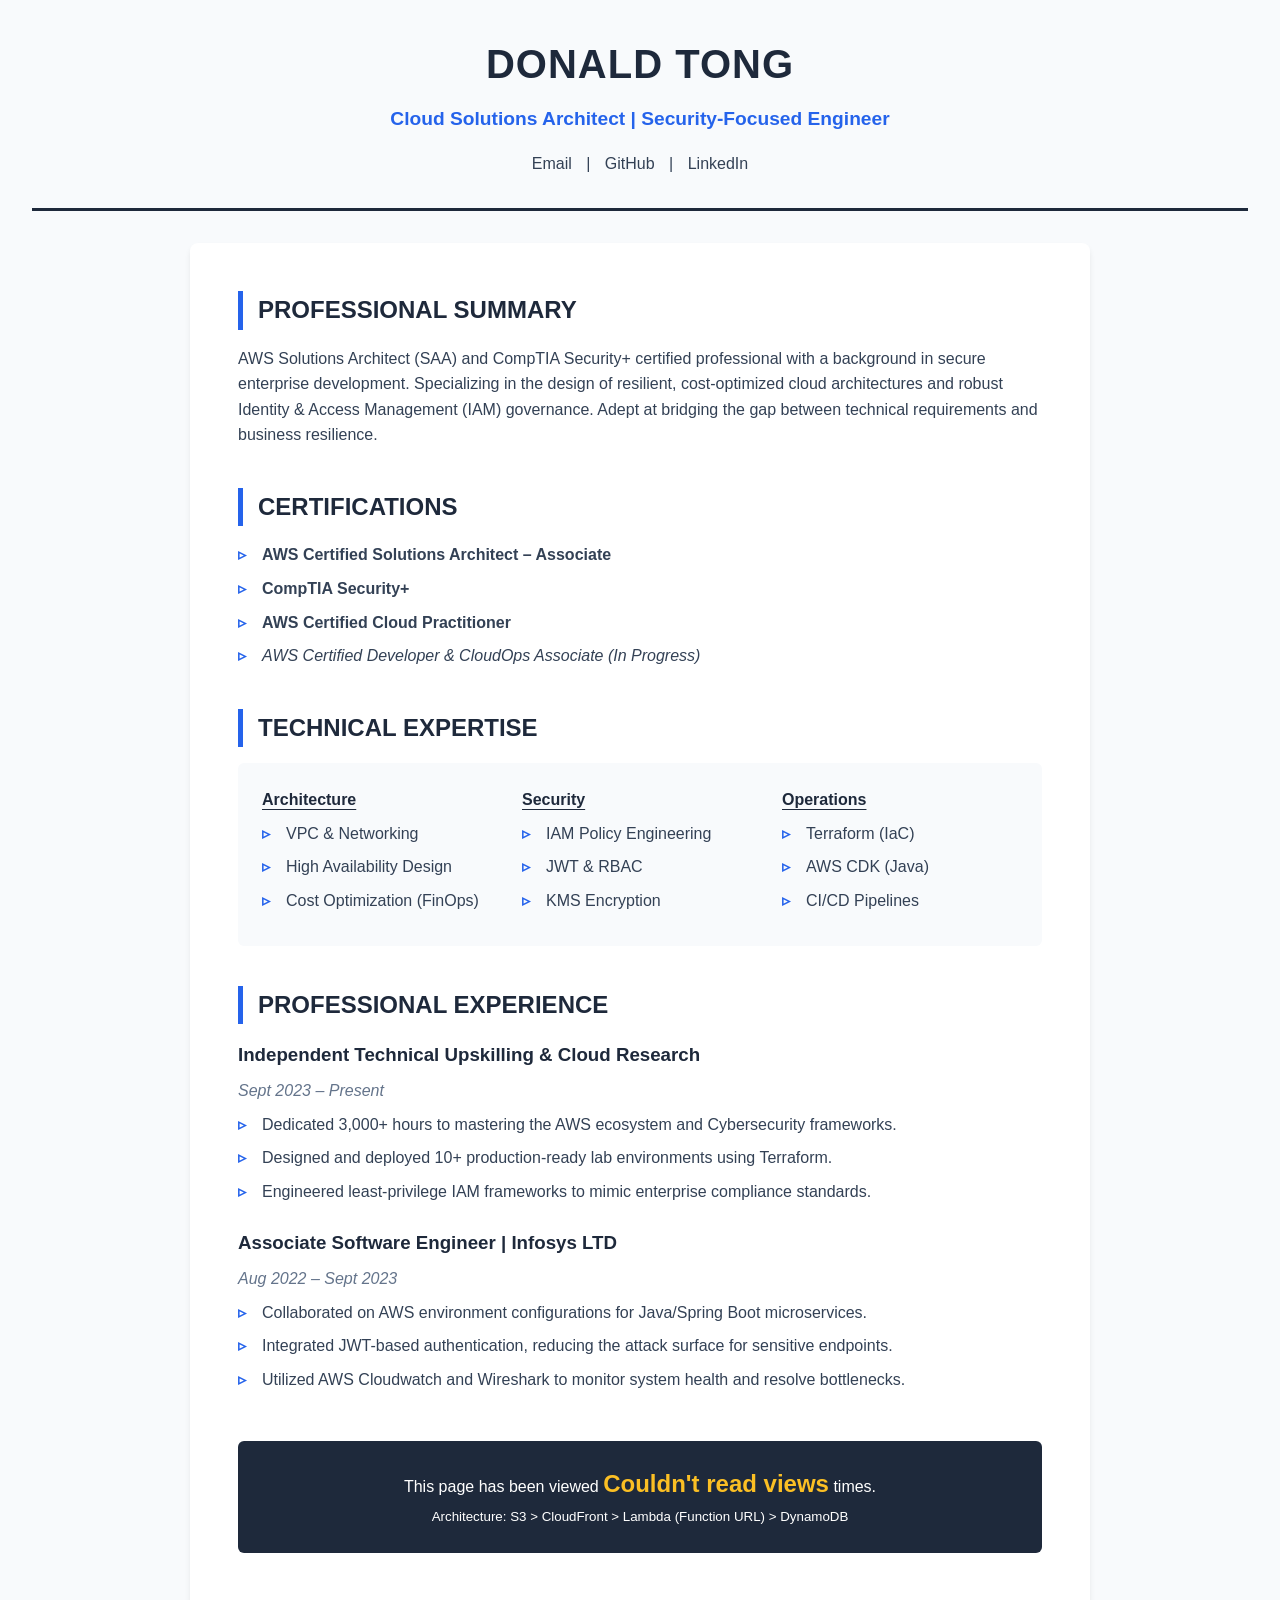
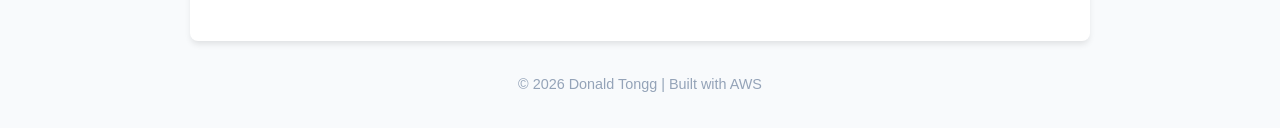
==== index.html @ 1eb8534e "clean push" ====
<!DOCTYPE html>
<html lang="en">
<head>
    <meta charset="UTF-8">
    <meta name="viewport" content="width=device-width, initial-scale=1.0">
    <title>Donald Tong | Cloud Solutions Architect</title>
    <link rel="stylesheet" href="style.css"> </head>
<body>

    <header>
        <h1>Donald Tong</h1>
        <p class="subtitle">Cloud Solutions Architect | Security-Focused Engineer</p>
        <div class="contact-info">
            <a href="mailto:donaldtong24@gmail.com">Email</a> | 
            <a href="https://github.com/donaldtong24">GitHub</a> | 
            <a href="#">LinkedIn</a>
        </div>
    </header>

    <main>
        <section id="summary">
            <h2>Professional Summary</h2>
            <p>
                AWS Solutions Architect (SAA) and CompTIA Security+ certified professional with a background 
                in secure enterprise development. Specializing in the design of resilient, cost-optimized 
                cloud architectures and robust Identity & Access Management (IAM) governance. 
                Adept at bridging the gap between technical requirements and business resilience.
            </p>
        </section>

        <section id="certifications">
            <h2>Certifications</h2>
            <ul>
                <li><strong>AWS Certified Solutions Architect – Associate</strong></li>
                <li><strong>CompTIA Security+</strong></li>
                <li><strong>AWS Certified Cloud Practitioner</strong></li>
                <li><em>AWS Certified Developer & CloudOps Associate (In Progress)</em></li>
            </ul>
        </section>

        <section id="skills">
            <h2>Technical Expertise</h2>
            <div class="skills-grid">
                <div>
                    <h3>Architecture</h3>
                    <ul>
                        <li>VPC & Networking</li>
                        <li>High Availability Design</li>
                        <li>Cost Optimization (FinOps)</li>
                    </ul>
                </div>
                <div>
                    <h3>Security</h3>
                    <ul>
                        <li>IAM Policy Engineering</li>
                        <li>JWT & RBAC</li>
                        <li>KMS Encryption</li>
                    </ul>
                </div>
                <div>
                    <h3>Operations</h3>
                    <ul>
                        <li>Terraform (IaC)</li>
                        <li>AWS CDK (Java)</li>
                        <li>CI/CD Pipelines</li>
                    </ul>
                </div>
            </div>
        </section>

        <section id="experience">
            <h2>Professional Experience</h2>
            
            <div class="job">
                <h3>Independent Technical Upskilling & Cloud Research</h3>
                <p class="date">Sept 2023 – Present</p>
                <ul>
                    <li>Dedicated 3,000+ hours to mastering the AWS ecosystem and Cybersecurity frameworks.</li>
                    <li>Designed and deployed 10+ production-ready lab environments using Terraform.</li>
                    <li>Engineered least-privilege IAM frameworks to mimic enterprise compliance standards.</li>
                </ul>
            </div>

            <div class="job">
                <h3>Associate Software Engineer | Infosys LTD</h3>
                <p class="date">Aug 2022 – Sept 2023</p>
                <ul>
                    <li>Collaborated on AWS environment configurations for Java/Spring Boot microservices.</li>
                    <li>Integrated JWT-based authentication, reducing the attack surface for sensitive endpoints.</li>
                    <li>Utilized AWS Cloudwatch and Wireshark to monitor system health and resolve bottlenecks.</li>
                </ul>
            </div>
        </section>

        <section id="counter">
            <p>This page has been viewed <span id="count">...</span> times.</p>
            <p><small>Architecture: S3 > CloudFront > Lambda (Function URL) > DynamoDB</small></p>
        </section>
    </main>

    <footer>
        <p>&copy; 2026 Donald Tongg | Built with AWS </p>
    </footer>

    <script src="script.js"></script> </body>
</html>
---- style.css ----
/* --- Root Variables for Easy Customization --- */
:root {
    --primary-color: #1e293b; /* Deep Slate - Professional & Strong */
    --accent-color: #2563eb;  /* AWS Blue - Trust & Tech */
    --text-color: #334155;
    --bg-light: #f8fafc;
    --white: #ffffff;
    --border-color: #e2e8f0;
}

/* --- Global Styles --- */
* {
    margin: 0;
    padding: 0;
    box-sizing: border-box;
}

body {
    font-family: 'Segoe UI', Tahoma, Geneva, Verdana, sans-serif;
    line-height: 1.6;
    color: var(--text-color);
    background-color: var(--bg-light);
    padding: 2rem;
}

main {
    max-width: 900px;
    margin: 0 auto;
    background: var(--white);
    padding: 3rem;
    box-shadow: 0 4px 6px -1px rgba(0, 0, 0, 0.1);
    border-radius: 8px;
}

/* --- Header Section --- */
header {
    text-align: center;
    border-bottom: 3px solid var(--primary-color);
    padding-bottom: 2rem;
    margin-bottom: 2rem;
}

h1 {
    font-size: 2.5rem;
    color: var(--primary-color);
    text-transform: uppercase;
    letter-spacing: 1px;
}

.subtitle {
    font-size: 1.2rem;
    color: var(--accent-color);
    font-weight: 600;
    margin-top: 0.5rem;
}

.contact-info {
    margin-top: 1rem;
}

.contact-info a {
    color: var(--text-color);
    text-decoration: none;
    font-weight: 500;
    margin: 0 10px;
}

.contact-info a:hover {
    color: var(--accent-color);
}

/* --- Sections --- */
section {
    margin-bottom: 2.5rem;
}

h2 {
    font-size: 1.5rem;
    color: var(--primary-color);
    border-left: 5px solid var(--accent-color);
    padding-left: 15px;
    margin-bottom: 1rem;
    text-transform: uppercase;
}

h3 {
    color: var(--primary-color);
    margin-bottom: 0.5rem;
}

ul {
    list-style-type: none;
}

ul li {
    margin-bottom: 0.5rem;
    position: relative;
    padding-left: 1.5rem;
}

ul li::before {
    content: "▹";
    position: absolute;
    left: 0;
    color: var(--accent-color);
    font-weight: bold;
}

/* --- Skills Grid --- */
.skills-grid {
    display: grid;
    grid-template-columns: repeat(auto-fit, minmax(200px, 1fr));
    gap: 1.5rem;
    background: var(--bg-light);
    padding: 1.5rem;
    border-radius: 6px;
}

.skills-grid h3 {
    font-size: 1rem;
    text-decoration: underline;
    text-underline-offset: 4px;
}

/* --- Experience Section --- */
.job {
    margin-bottom: 1.5rem;
}

.date {
    font-style: italic;
    color: #64748b;
    margin-bottom: 0.5rem;
}

/* --- Visitor Counter Section --- */
#counter {
    background: var(--primary-color);
    color: var(--white);
    padding: 1.5rem;
    text-align: center;
    border-radius: 6px;
    margin-top: 3rem;
}

#count {
    font-size: 1.5rem;
    font-weight: bold;
    color: #fbbf24; /* Gold/Amber color for the number */
}

/* --- Footer --- */
footer {
    text-align: center;
    margin-top: 2rem;
    font-size: 0.9rem;
    color: #94a3b8;
}

/* --- Responsive for Mobile --- */
@media (max-width: 600px) {
    body { padding: 1rem; }
    main { padding: 1.5rem; }
    h1 { font-size: 1.8rem; }
}
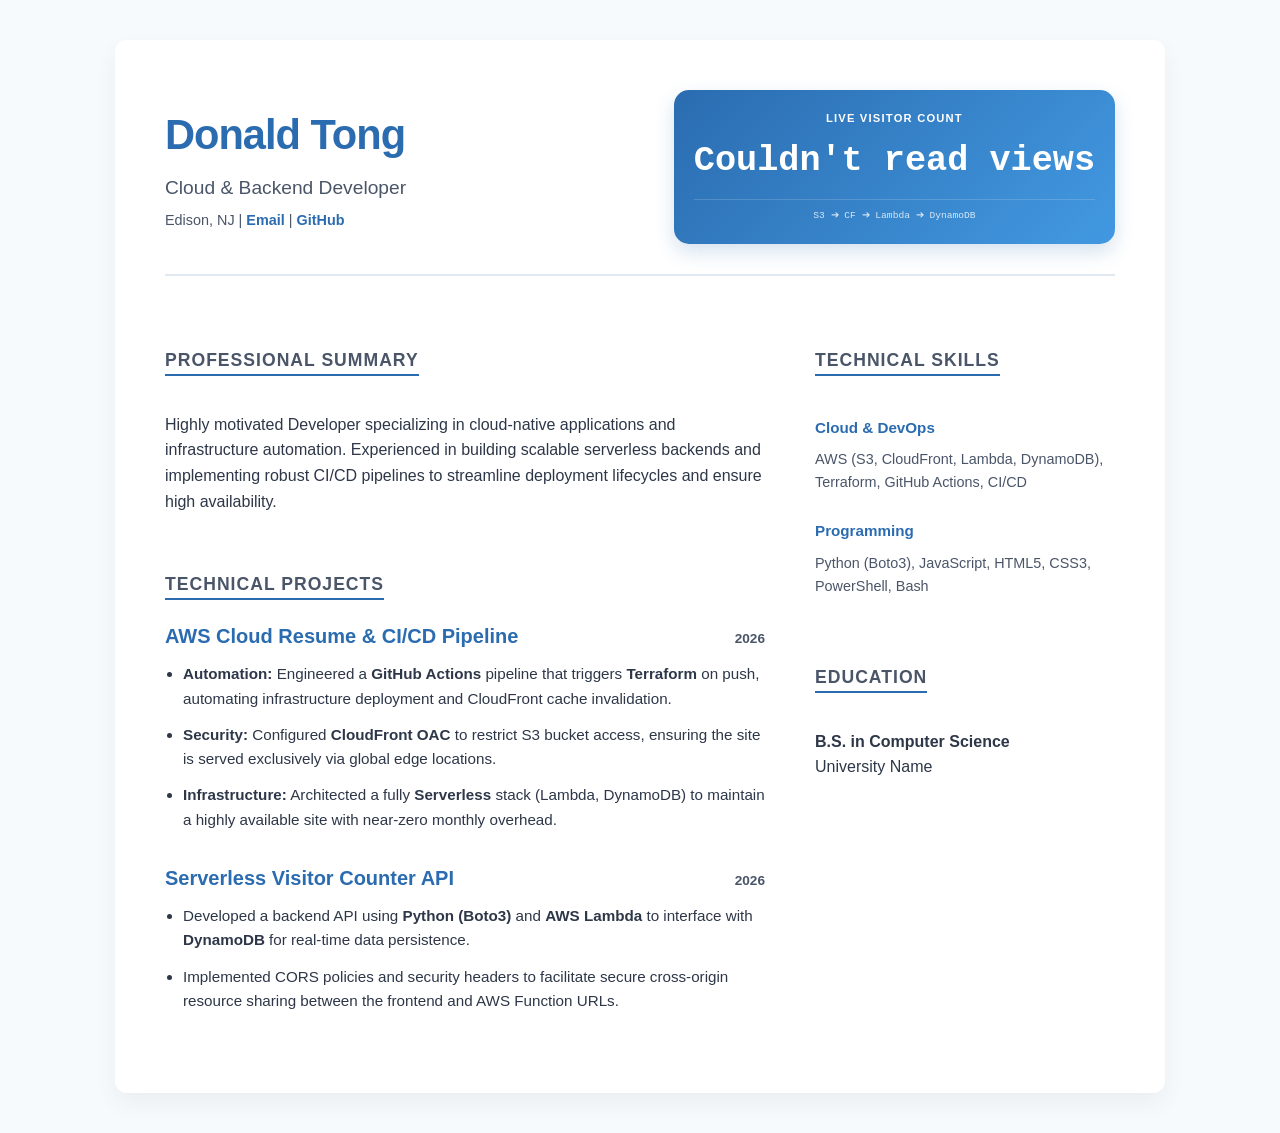
==== commit f9cd3301: "updated resume" ====
--- a/index.html
+++ b/index.html
@@ -3,104 +3,87 @@
 <head>
     <meta charset="UTF-8">
     <meta name="viewport" content="width=device-width, initial-scale=1.0">
-    <title>Donald Tong | Cloud Solutions Architect</title>
-    <link rel="stylesheet" href="style.css"> </head>
+    <title>Donald Tong | Cloud Engineer Portfolio</title>
+    <link rel="stylesheet" href="style.css">
+</head>
 <body>
-
-    <header>
-        <h1>Donald Tong</h1>
-        <p class="subtitle">Cloud Solutions Architect | Security-Focused Engineer</p>
-        <div class="contact-info">
-            <a href="mailto:donaldtong24@gmail.com">Email</a> | 
-            <a href="https://github.com/donaldtong24">GitHub</a> | 
-            <a href="#">LinkedIn</a>
-        </div>
-    </header>
-
-    <main>
-        <section id="summary">
-            <h2>Professional Summary</h2>
-            <p>
-                AWS Solutions Architect (SAA) and CompTIA Security+ certified professional with a background 
-                in secure enterprise development. Specializing in the design of resilient, cost-optimized 
-                cloud architectures and robust Identity & Access Management (IAM) governance. 
-                Adept at bridging the gap between technical requirements and business resilience.
-            </p>
-        </section>
-
-        <section id="certifications">
-            <h2>Certifications</h2>
-            <ul>
-                <li><strong>AWS Certified Solutions Architect – Associate</strong></li>
-                <li><strong>CompTIA Security+</strong></li>
-                <li><strong>AWS Certified Cloud Practitioner</strong></li>
-                <li><em>AWS Certified Developer & CloudOps Associate (In Progress)</em></li>
-            </ul>
-        </section>
-
-        <section id="skills">
-            <h2>Technical Expertise</h2>
-            <div class="skills-grid">
-                <div>
-                    <h3>Architecture</h3>
-                    <ul>
-                        <li>VPC & Networking</li>
-                        <li>High Availability Design</li>
-                        <li>Cost Optimization (FinOps)</li>
-                    </ul>
-                </div>
-                <div>
-                    <h3>Security</h3>
-                    <ul>
-                        <li>IAM Policy Engineering</li>
-                        <li>JWT & RBAC</li>
-                        <li>KMS Encryption</li>
-                    </ul>
-                </div>
-                <div>
-                    <h3>Operations</h3>
-                    <ul>
-                        <li>Terraform (IaC)</li>
-                        <li>AWS CDK (Java)</li>
-                        <li>CI/CD Pipelines</li>
-                    </ul>
+    <div class="container">
+        <header>
+            <div class="header-content">
+                <h1>Donald Tong</h1>
+                <p class="subtitle">Cloud & Backend Developer</p>
+                <div class="contact-info">
+                    <span>Edison, NJ</span> | 
+                    <span><a href="mailto:your-email@example.com">Email</a></span> | 
+                    <span><a href="https://github.com/donaldtong24">GitHub</a></span>
                 </div>
             </div>
-        </section>
+            
+            <div class="counter-card">
+                <span class="counter-label">Live Visitor Count</span>
+                <div id="count" class="counter-number">...</div>
+                <div class="arch-tag">S3 ➔ CF ➔ Lambda ➔ DynamoDB</div>
+            </div>
+        </header>
 
-        <section id="experience">
-            <h2>Professional Experience</h2>
-            
-            <div class="job">
-                <h3>Independent Technical Upskilling & Cloud Research</h3>
-                <p class="date">Sept 2023 – Present</p>
-                <ul>
-                    <li>Dedicated 3,000+ hours to mastering the AWS ecosystem and Cybersecurity frameworks.</li>
-                    <li>Designed and deployed 10+ production-ready lab environments using Terraform.</li>
-                    <li>Engineered least-privilege IAM frameworks to mimic enterprise compliance standards.</li>
-                </ul>
+        <div class="main-layout">
+            <div class="left-col">
+                <section>
+                    <h2>Professional Summary</h2>
+                    <p>Highly motivated Developer specializing in cloud-native applications and infrastructure automation. Experienced in building scalable serverless backends and implementing robust CI/CD pipelines to streamline deployment lifecycles and ensure high availability.</p>
+                </section>
+
+                <section>
+                    <h2>Technical Projects</h2>
+                    
+                    <div class="project-item">
+                        <div class="project-header">
+                            <h3>AWS Cloud Resume & CI/CD Pipeline</h3>
+                            <span class="date">2026</span>
+                        </div>
+                        <ul class="project-bullets">
+                            <li><strong>Automation:</strong> Engineered a <strong>GitHub Actions</strong> pipeline that triggers <strong>Terraform</strong> on push, automating infrastructure deployment and CloudFront cache invalidation.</li>
+                            <li><strong>Security:</strong> Configured <strong>CloudFront OAC</strong> to restrict S3 bucket access, ensuring the site is served exclusively via global edge locations.</li>
+                            <li><strong>Infrastructure:</strong> Architected a fully <strong>Serverless</strong> stack (Lambda, DynamoDB) to maintain a highly available site with near-zero monthly overhead.</li>
+                        </ul>
+                    </div>
+
+                    <div class="project-item">
+                        <div class="project-header">
+                            <h3>Serverless Visitor Counter API</h3>
+                            <span class="date">2026</span>
+                        </div>
+                        <ul class="project-bullets">
+                            <li>Developed a backend API using <strong>Python (Boto3)</strong> and <strong>AWS Lambda</strong> to interface with <strong>DynamoDB</strong> for real-time data persistence.</li>
+                            <li>Implemented CORS policies and security headers to facilitate secure cross-origin resource sharing between the frontend and AWS Function URLs.</li>
+                        </ul>
+                    </div>
+                </section>
             </div>
 
-            <div class="job">
-                <h3>Associate Software Engineer | Infosys LTD</h3>
-                <p class="date">Aug 2022 – Sept 2023</p>
-                <ul>
-                    <li>Collaborated on AWS environment configurations for Java/Spring Boot microservices.</li>
-                    <li>Integrated JWT-based authentication, reducing the attack surface for sensitive endpoints.</li>
-                    <li>Utilized AWS Cloudwatch and Wireshark to monitor system health and resolve bottlenecks.</li>
-                </ul>
+            <div class="right-col">
+                <section>
+                    <h2>Technical Skills</h2>
+                    <div class="skill-group">
+                        <h4>Cloud & DevOps</h4>
+                        <p>AWS (S3, CloudFront, Lambda, DynamoDB), Terraform, GitHub Actions, CI/CD</p>
+                    </div>
+                    <div class="skill-group">
+                        <h4>Programming</h4>
+                        <p>Python (Boto3), JavaScript, HTML5, CSS3, PowerShell, Bash</p>
+                    </div>
+                </section>
+
+                <section>
+                    <h2>Education</h2>
+                    <div class="edu-item">
+                        <p><strong>B.S. in Computer Science</strong><br>University Name</p>
+                    </div>
+                </section>
             </div>
-        </section>
+        </div>
+    </div>
 
-        <section id="counter">
-            <p>This page has been viewed <span id="count">...</span> times.</p>
-            <p><small>Architecture: S3 > CloudFront > Lambda (Function URL) > DynamoDB</small></p>
-        </section>
-    </main>
-
-    <footer>
-        <p>&copy; 2026 Donald Tongg | Built with AWS </p>
-    </footer>
-
-    <script src="script.js"></script> </body>
+    <script src="script.js"></script>
+</body>
 </html>
--- a/style.css
+++ b/style.css
@@ -1,165 +1,110 @@
-/* --- Root Variables for Easy Customization --- */
 :root {
-    --primary-color: #1e293b; /* Deep Slate - Professional & Strong */
-    --accent-color: #2563eb;  /* AWS Blue - Trust & Tech */
-    --text-color: #334155;
-    --bg-light: #f8fafc;
-    --white: #ffffff;
+    --primary-blue: #2b6cb0;
+    --accent-blue: #4299e1;
+    --text-dark: #2d3748;
+    --text-light: #4a5568;
     --border-color: #e2e8f0;
-}
-
-/* --- Global Styles --- */
-* {
-    margin: 0;
-    padding: 0;
-    box-sizing: border-box;
+    --bg-gray: #f7fafc;
 }
 
 body {
-    font-family: 'Segoe UI', Tahoma, Geneva, Verdana, sans-serif;
+    font-family: 'Inter', -apple-system, BlinkMacSystemFont, "Segoe UI", Roboto, sans-serif;
+    background-color: var(--bg-gray);
+    color: var(--text-dark);
     line-height: 1.6;
-    color: var(--text-color);
-    background-color: var(--bg-light);
-    padding: 2rem;
+    margin: 0;
+    padding: 40px 20px;
 }
 
-main {
-    max-width: 900px;
-    margin: 0 auto;
-    background: var(--white);
-    padding: 3rem;
-    box-shadow: 0 4px 6px -1px rgba(0, 0, 0, 0.1);
-    border-radius: 8px;
+.container {
+    max-width: 950px;
+    margin: auto;
+    background: white;
+    padding: 50px;
+    box-shadow: 0 10px 25px rgba(0, 0, 0, 0.05);
+    border-radius: 12px;
 }
 
-/* --- Header Section --- */
 header {
-    text-align: center;
-    border-bottom: 3px solid var(--primary-color);
-    padding-bottom: 2rem;
-    margin-bottom: 2rem;
+    display: flex;
+    justify-content: space-between;
+    align-items: center;
+    border-bottom: 2px solid var(--border-color);
+    padding-bottom: 30px;
+    margin-bottom: 30px;
 }
 
-h1 {
-    font-size: 2.5rem;
-    color: var(--primary-color);
+h1 { margin: 0; color: var(--primary-blue); font-size: 2.6rem; letter-spacing: -1px; }
+.subtitle { font-size: 1.2rem; color: var(--text-light); margin: 5px 0; font-weight: 500; }
+.contact-info { font-size: 0.9rem; color: var(--text-light); }
+.contact-info a { color: var(--primary-blue); text-decoration: none; font-weight: 600; }
+
+/* Dashboard Counter Card */
+.counter-card {
+    background: linear-gradient(135deg, var(--primary-blue), var(--accent-blue));
+    color: white;
+    padding: 20px;
+    border-radius: 15px;
+    text-align: center;
+    box-shadow: 0 8px 20px rgba(43, 108, 176, 0.2);
+    min-width: 180px;
+}
+
+.counter-label {
+    display: block;
+    font-size: 0.7rem;
+    text-transform: uppercase;
+    letter-spacing: 1.2px;
+    margin-bottom: 5px;
+    font-weight: 700;
+}
+
+.counter-number {
+    font-size: 2.2rem;
+    font-weight: 800;
+    font-family: 'Monaco', 'Consolas', monospace;
+}
+
+.arch-tag {
+    font-size: 0.6rem;
+    margin-top: 10px;
+    opacity: 0.8;
+    font-family: monospace;
+    border-top: 1px solid rgba(255, 255, 255, 0.2);
+    padding-top: 8px;
+}
+
+/* Layout Columns */
+.main-layout { display: flex; gap: 50px; }
+.left-col { flex: 2; }
+.right-col { flex: 1; }
+
+h2 {
+    font-size: 1.1rem;
     text-transform: uppercase;
     letter-spacing: 1px;
+    color: var(--text-light);
+    border-bottom: 2px solid var(--primary-blue);
+    display: inline-block;
+    margin-top: 40px;
+    margin-bottom: 20px;
 }
 
-.subtitle {
-    font-size: 1.2rem;
-    color: var(--accent-color);
-    font-weight: 600;
-    margin-top: 0.5rem;
-}
+.project-item { margin-bottom: 30px; }
+.project-header { display: flex; justify-content: space-between; align-items: baseline; }
+.project-item h3 { color: var(--primary-blue); margin: 0; font-size: 1.25rem; }
+.date { font-size: 0.85rem; color: var(--text-light); font-weight: 600; }
 
-.contact-info {
-    margin-top: 1rem;
-}
+.project-bullets { padding-left: 18px; margin-top: 10px; }
+.project-bullets li { margin-bottom: 12px; font-size: 0.95rem; color: var(--text-dark); }
 
-.contact-info a {
-    color: var(--text-color);
-    text-decoration: none;
-    font-weight: 500;
-    margin: 0 10px;
-}
+.skill-group { margin-bottom: 25px; }
+.skill-group h4 { margin-bottom: 8px; color: var(--primary-blue); font-size: 0.95rem; }
+.skill-group p { font-size: 0.9rem; margin: 0; color: var(--text-light); }
 
-.contact-info a:hover {
-    color: var(--accent-color);
-}
-
-/* --- Sections --- */
-section {
-    margin-bottom: 2.5rem;
-}
-
-h2 {
-    font-size: 1.5rem;
-    color: var(--primary-color);
-    border-left: 5px solid var(--accent-color);
-    padding-left: 15px;
-    margin-bottom: 1rem;
-    text-transform: uppercase;
-}
-
-h3 {
-    color: var(--primary-color);
-    margin-bottom: 0.5rem;
-}
-
-ul {
-    list-style-type: none;
-}
-
-ul li {
-    margin-bottom: 0.5rem;
-    position: relative;
-    padding-left: 1.5rem;
-}
-
-ul li::before {
-    content: "▹";
-    position: absolute;
-    left: 0;
-    color: var(--accent-color);
-    font-weight: bold;
-}
-
-/* --- Skills Grid --- */
-.skills-grid {
-    display: grid;
-    grid-template-columns: repeat(auto-fit, minmax(200px, 1fr));
-    gap: 1.5rem;
-    background: var(--bg-light);
-    padding: 1.5rem;
-    border-radius: 6px;
-}
-
-.skills-grid h3 {
-    font-size: 1rem;
-    text-decoration: underline;
-    text-underline-offset: 4px;
-}
-
-/* --- Experience Section --- */
-.job {
-    margin-bottom: 1.5rem;
-}
-
-.date {
-    font-style: italic;
-    color: #64748b;
-    margin-bottom: 0.5rem;
-}
-
-/* --- Visitor Counter Section --- */
-#counter {
-    background: var(--primary-color);
-    color: var(--white);
-    padding: 1.5rem;
-    text-align: center;
-    border-radius: 6px;
-    margin-top: 3rem;
-}
-
-#count {
-    font-size: 1.5rem;
-    font-weight: bold;
-    color: #fbbf24; /* Gold/Amber color for the number */
-}
-
-/* --- Footer --- */
-footer {
-    text-align: center;
-    margin-top: 2rem;
-    font-size: 0.9rem;
-    color: #94a3b8;
-}
-
-/* --- Responsive for Mobile --- */
-@media (max-width: 600px) {
-    body { padding: 1rem; }
-    main { padding: 1.5rem; }
-    h1 { font-size: 1.8rem; }
+/* Responsive Adjustments */
+@media (max-width: 800px) {
+    .main-layout { flex-direction: column; gap: 20px; }
+    header { flex-direction: column; text-align: center; gap: 25px; }
+    .container { padding: 30px; }
 }
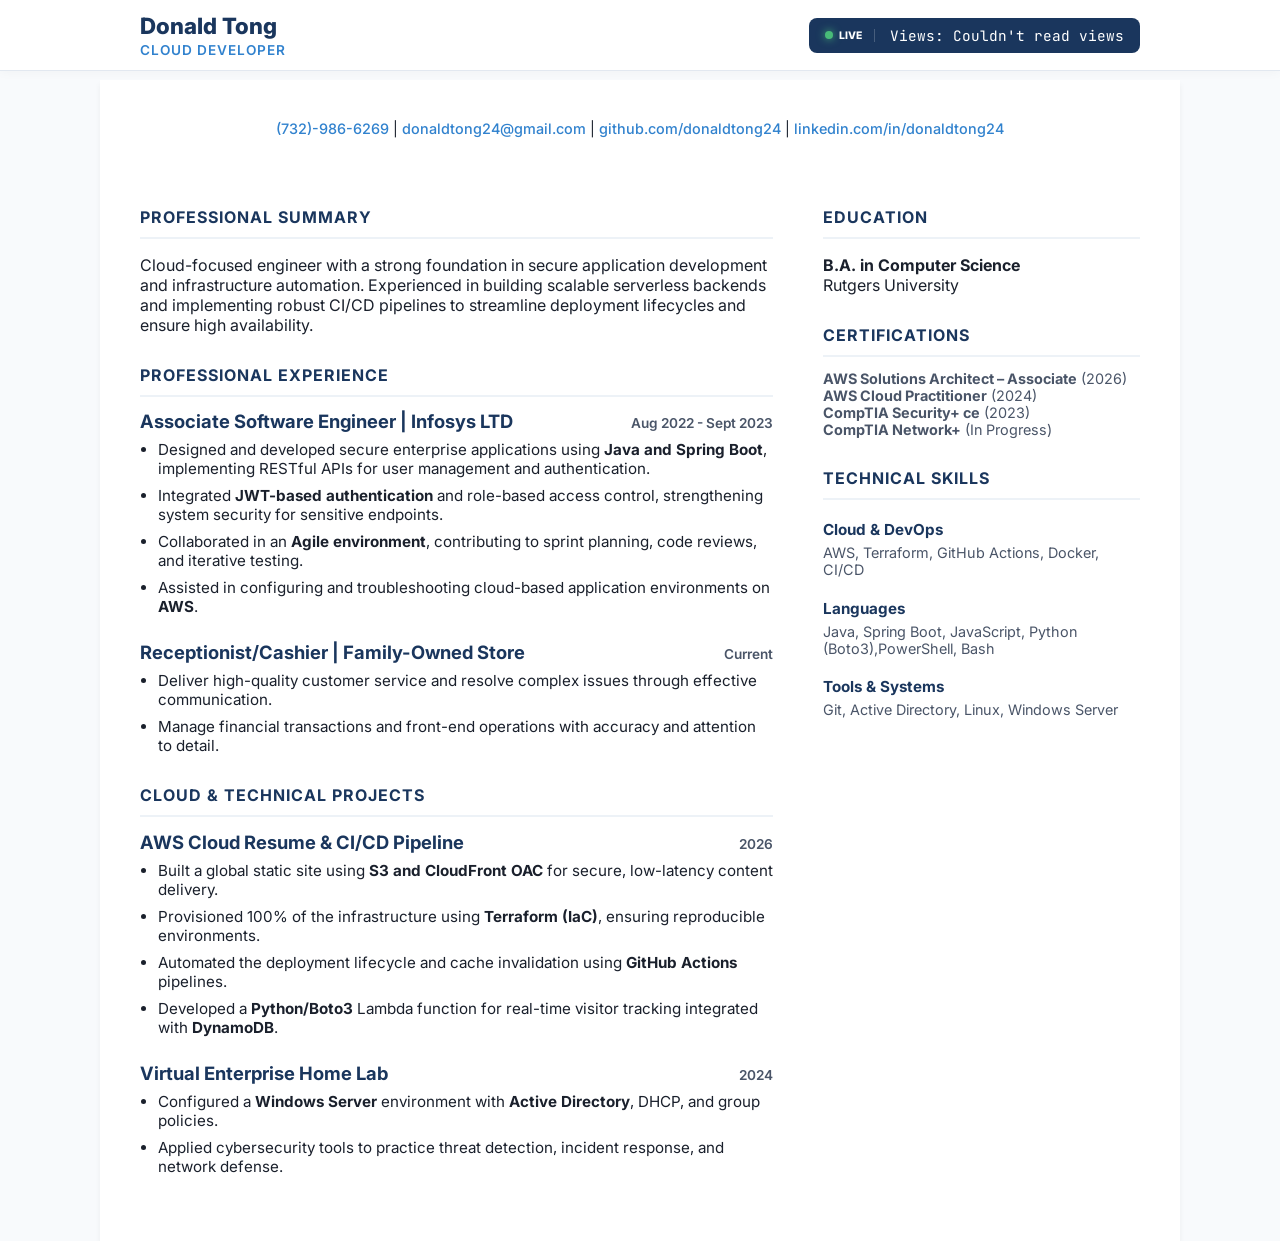
==== commit ce4fdd80: "restructured and updating resume" ====
--- a/index.html
+++ b/index.html
@@ -3,59 +3,99 @@
 <head>
     <meta charset="UTF-8">
     <meta name="viewport" content="width=device-width, initial-scale=1.0">
-    <title>Donald Tong | Cloud Engineer Portfolio</title>
+    <title>Donald Tong | Cloud Engineer</title>
     <link rel="stylesheet" href="style.css">
+    <link href="https://fonts.googleapis.com/css2?family=Inter:wght@400;600;700;800&family=JetBrains+Mono:wght@500&display=swap" rel="stylesheet">
 </head>
 <body>
-    <div class="container">
-        <header>
-            <div class="header-content">
+    <nav class="top-nav">
+        <div class="nav-container">
+            <div class="brand">
                 <h1>Donald Tong</h1>
-                <p class="subtitle">Cloud & Backend Developer</p>
-                <div class="contact-info">
-                    <span>Edison, NJ</span> | 
-                    <span><a href="mailto:your-email@example.com">Email</a></span> | 
-                    <span><a href="https://github.com/donaldtong24">GitHub</a></span>
+                <span class="tagline">Cloud Developer</span>
+            </div>
+            
+            <div class="nav-counter">
+                <div class="live-status">
+                    <span class="dot"></span>
+                    <span class="live-text">LIVE</span>
+                </div>
+                <div class="counter-content">
+                    <span class="label">Views:</span>
+                    <span id="count" class="count-number">...</span>
                 </div>
             </div>
-            
-            <div class="counter-card">
-                <span class="counter-label">Live Visitor Count</span>
-                <div id="count" class="counter-number">...</div>
-                <div class="arch-tag">S3 ➔ CF ➔ Lambda ➔ DynamoDB</div>
+        </div>
+    </nav>
+
+    <div class="container">
+        <header class="contact-header">
+            <div class="contact-links">
+                <a>(732)-986-6269</a> |
+                <a href="mailto:donaldtong24@gmail.com">donaldtong24@gmail.com</a> | 
+                <a href="https://github.com/donaldtong24">github.com/donaldtong24</a> | 
+                <a href="https://linkedin.com/in/donaldtong24">linkedin.com/in/donaldtong24</a>
+                
             </div>
         </header>
 
-        <div class="main-layout">
+        <main class="main-layout">
             <div class="left-col">
                 <section>
                     <h2>Professional Summary</h2>
-                    <p>Highly motivated Developer specializing in cloud-native applications and infrastructure automation. Experienced in building scalable serverless backends and implementing robust CI/CD pipelines to streamline deployment lifecycles and ensure high availability.</p>
+                    <p>Cloud-focused engineer with a strong foundation in secure application development and infrastructure automation. Experienced in building scalable serverless backends and implementing robust CI/CD pipelines to streamline deployment lifecycles and ensure high availability.</p>
                 </section>
 
                 <section>
-                    <h2>Technical Projects</h2>
-                    
+                    <h2>Professional Experience</h2>
+                    <div class="project-item">
+                        <div class="project-header">
+                            <h3>Associate Software Engineer | Infosys LTD</h3>
+                            <span class="date">Aug 2022 - Sept 2023</span>
+                        </div>
+                        <ul class="project-bullets">
+                            <li>Designed and developed secure enterprise applications using <strong>Java and Spring Boot</strong>, implementing RESTful APIs for user management and authentication.</li>
+                            <li>Integrated <strong>JWT-based authentication</strong> and role-based access control, strengthening system security for sensitive endpoints.</li>
+                            <li>Collaborated in an <strong>Agile environment</strong>, contributing to sprint planning, code reviews, and iterative testing.</li>
+                            <li>Assisted in configuring and troubleshooting cloud-based application environments on <strong>AWS</strong>.</li>
+                        </ul>
+                    </div>
+
+                    <div class="project-item">
+                        <div class="project-header">
+                            <h3>Receptionist/Cashier | Family-Owned Store</h3>
+                            <span class="date">Current</span>
+                        </div>
+                        <ul class="project-bullets">
+                            <li>Deliver high-quality customer service and resolve complex issues through effective communication.</li>
+                            <li>Manage financial transactions and front-end operations with accuracy and attention to detail.</li>
+                        </ul>
+                    </div>
+                </section>
+
+                <section>
+                    <h2>Cloud & Technical Projects</h2>
                     <div class="project-item">
                         <div class="project-header">
                             <h3>AWS Cloud Resume & CI/CD Pipeline</h3>
                             <span class="date">2026</span>
                         </div>
                         <ul class="project-bullets">
-                            <li><strong>Automation:</strong> Engineered a <strong>GitHub Actions</strong> pipeline that triggers <strong>Terraform</strong> on push, automating infrastructure deployment and CloudFront cache invalidation.</li>
-                            <li><strong>Security:</strong> Configured <strong>CloudFront OAC</strong> to restrict S3 bucket access, ensuring the site is served exclusively via global edge locations.</li>
-                            <li><strong>Infrastructure:</strong> Architected a fully <strong>Serverless</strong> stack (Lambda, DynamoDB) to maintain a highly available site with near-zero monthly overhead.</li>
+                            <li>Built a global static site using <strong>S3 and CloudFront OAC</strong> for secure, low-latency content delivery.</li>
+                            <li>Provisioned 100% of the infrastructure using <strong>Terraform (IaC)</strong>, ensuring reproducible environments.</li>
+                            <li>Automated the deployment lifecycle and cache invalidation using <strong>GitHub Actions</strong> pipelines.</li>
+                            <li>Developed a <strong>Python/Boto3</strong> Lambda function for real-time visitor tracking integrated with <strong>DynamoDB</strong>.</li>
                         </ul>
                     </div>
 
                     <div class="project-item">
                         <div class="project-header">
-                            <h3>Serverless Visitor Counter API</h3>
-                            <span class="date">2026</span>
+                            <h3>Virtual Enterprise Home Lab</h3>
+                            <span class="date">2024</span>
                         </div>
                         <ul class="project-bullets">
-                            <li>Developed a backend API using <strong>Python (Boto3)</strong> and <strong>AWS Lambda</strong> to interface with <strong>DynamoDB</strong> for real-time data persistence.</li>
-                            <li>Implemented CORS policies and security headers to facilitate secure cross-origin resource sharing between the frontend and AWS Function URLs.</li>
+                            <li>Configured a <strong>Windows Server</strong> environment with <strong>Active Directory</strong>, DHCP, and group policies.</li>
+                            <li>Applied cybersecurity tools to practice threat detection, incident response, and network defense.</li>
                         </ul>
                     </div>
                 </section>
@@ -63,27 +103,38 @@
 
             <div class="right-col">
                 <section>
-                    <h2>Technical Skills</h2>
+                    <h2>Education</h2>
+                    <p><strong>B.A. in Computer Science</strong><br>Rutgers University </p>
+                </section>
+
+                <section>
+                    <h2>Certifications</h2>
                     <div class="skill-group">
-                        <h4>Cloud & DevOps</h4>
-                        <p>AWS (S3, CloudFront, Lambda, DynamoDB), Terraform, GitHub Actions, CI/CD</p>
-                    </div>
-                    <div class="skill-group">
-                        <h4>Programming</h4>
-                        <p>Python (Boto3), JavaScript, HTML5, CSS3, PowerShell, Bash</p>
+                        <p><strong>AWS Solutions Architect – Associate</strong> (2026)</p>
+                        <p><strong>AWS Cloud Practitioner</strong> (2024) </p>
+                        <p><strong>CompTIA Security+ ce</strong> (2023) </p>
+                        <p><strong>CompTIA Network+</strong> (In Progress) </p>
                     </div>
                 </section>
 
                 <section>
-                    <h2>Education</h2>
-                    <div class="edu-item">
-                        <p><strong>B.S. in Computer Science</strong><br>University Name</p>
+                    <h2>Technical Skills</h2>
+                    <div class="skill-group">
+                        <h4>Cloud & DevOps</h4>
+                        <p>AWS, Terraform, GitHub Actions, Docker, CI/CD</p>
+                    </div>
+                    <div class="skill-group">
+                        <h4>Languages</h4>
+                        <p> Java, Spring Boot, JavaScript, Python (Boto3),PowerShell, Bash</p>
+                    </div>
+                    <div class="skill-group">
+                        <h4>Tools & Systems</h4>
+                        <p>Git, Active Directory, Linux, Windows Server</p>
                     </div>
                 </section>
             </div>
-        </div>
+        </main>
     </div>
-
     <script src="script.js"></script>
 </body>
 </html>
--- a/style.css
+++ b/style.css
@@ -1,110 +1,82 @@
 :root {
-    --primary-blue: #2b6cb0;
-    --accent-blue: #4299e1;
-    --text-dark: #2d3748;
+    --primary-blue: #1a365d;
+    --accent-blue: #3182ce;
+    --live-green: #48bb78;
+    --text-dark: #1a202c;
     --text-light: #4a5568;
-    --border-color: #e2e8f0;
-    --bg-gray: #f7fafc;
+    --nav-bg: #ffffff;
 }
 
 body {
-    font-family: 'Inter', -apple-system, BlinkMacSystemFont, "Segoe UI", Roboto, sans-serif;
-    background-color: var(--bg-gray);
+    font-family: 'Inter', sans-serif;
+    background-color: #f8fafc;
     color: var(--text-dark);
-    line-height: 1.6;
     margin: 0;
-    padding: 40px 20px;
+    padding-top: 80px;
 }
 
-.container {
-    max-width: 950px;
-    margin: auto;
-    background: white;
-    padding: 50px;
-    box-shadow: 0 10px 25px rgba(0, 0, 0, 0.05);
-    border-radius: 12px;
+.top-nav {
+    position: fixed;
+    top: 0;
+    left: 0;
+    width: 100%;
+    height: 70px;
+    background: var(--nav-bg);
+    border-bottom: 1px solid #e2e8f0;
+    display: flex;
+    align-items: center;
+    z-index: 1000;
+    box-shadow: 0 2px 10px rgba(0,0,0,0.03);
 }
 
-header {
+.nav-container {
+    max-width: 1000px;
+    width: 100%;
+    margin: 0 auto;
+    padding: 0 20px;
     display: flex;
     justify-content: space-between;
     align-items: center;
-    border-bottom: 2px solid var(--border-color);
-    padding-bottom: 30px;
-    margin-bottom: 30px;
 }
 
-h1 { margin: 0; color: var(--primary-blue); font-size: 2.6rem; letter-spacing: -1px; }
-.subtitle { font-size: 1.2rem; color: var(--text-light); margin: 5px 0; font-weight: 500; }
-.contact-info { font-size: 0.9rem; color: var(--text-light); }
-.contact-info a { color: var(--primary-blue); text-decoration: none; font-weight: 600; }
+.brand h1 { font-size: 1.4rem; margin: 0; color: var(--primary-blue); font-weight: 800; }
+.tagline { font-size: 0.85rem; color: var(--accent-blue); font-weight: 600; text-transform: uppercase; letter-spacing: 1px; }
 
-/* Dashboard Counter Card */
-.counter-card {
-    background: linear-gradient(135deg, var(--primary-blue), var(--accent-blue));
+.nav-counter {
+    background: var(--primary-blue);
     color: white;
-    padding: 20px;
-    border-radius: 15px;
-    text-align: center;
-    box-shadow: 0 8px 20px rgba(43, 108, 176, 0.2);
-    min-width: 180px;
+    padding: 8px 16px;
+    border-radius: 8px;
+    display: flex;
+    align-items: center;
+    gap: 15px;
 }
 
-.counter-label {
-    display: block;
-    font-size: 0.7rem;
-    text-transform: uppercase;
-    letter-spacing: 1.2px;
-    margin-bottom: 5px;
-    font-weight: 700;
-}
+.live-status { display: flex; align-items: center; gap: 6px; border-right: 1px solid rgba(255,255,255,0.2); padding-right: 12px; }
+.dot { height: 8px; width: 8px; background: var(--live-green); border-radius: 50%; box-shadow: 0 0 8px var(--live-green); animation: pulse 2s infinite; }
+.live-text { font-size: 0.65rem; font-weight: 800; }
+.counter-content { font-family: 'JetBrains Mono', monospace; font-size: 0.9rem; }
 
-.counter-number {
-    font-size: 2.2rem;
-    font-weight: 800;
-    font-family: 'Monaco', 'Consolas', monospace;
-}
+@keyframes pulse { 0% { transform: scale(0.9); opacity: 0.7; } 50% { transform: scale(1.1); opacity: 1; } 100% { transform: scale(0.9); opacity: 0.7; } }
 
-.arch-tag {
-    font-size: 0.6rem;
-    margin-top: 10px;
-    opacity: 0.8;
-    font-family: monospace;
-    border-top: 1px solid rgba(255, 255, 255, 0.2);
-    padding-top: 8px;
-}
+.container { max-width: 1000px; margin: auto; background: white; padding: 40px; min-height: 100vh; box-shadow: 0 4px 6px rgba(0, 0, 0, 0.05); }
+.contact-header { text-align: center; margin-bottom: 40px; font-size: 0.9rem; }
+.contact-links a { color: var(--accent-blue); text-decoration: none; font-weight: 500; }
 
-/* Layout Columns */
 .main-layout { display: flex; gap: 50px; }
 .left-col { flex: 2; }
 .right-col { flex: 1; }
 
-h2 {
-    font-size: 1.1rem;
-    text-transform: uppercase;
-    letter-spacing: 1px;
-    color: var(--text-light);
-    border-bottom: 2px solid var(--primary-blue);
-    display: inline-block;
-    margin-top: 40px;
-    margin-bottom: 20px;
-}
+h2 { color: var(--primary-blue); font-size: 1rem; text-transform: uppercase; letter-spacing: 1px; border-bottom: 2px solid #edf2f7; padding-bottom: 10px; margin-top: 30px; }
+.project-item { margin-bottom: 25px; }
+.project-header { display: flex; justify-content: space-between; align-items: baseline; }
+.project-item h3 { color: var(--primary-blue); margin: 0; font-size: 1.15rem; }
+.date { font-size: 0.85rem; color: var(--text-light); font-weight: 600; }
+.project-bullets { padding-left: 18px; margin-top: 8px; }
+.project-bullets li { margin-bottom: 8px; font-size: 0.95rem; color: var(--text-dark); }
 
-.project-item { margin-bottom: 30px; }
-.project-header { display: flex; justify-content: space-between; align-items: baseline; }
-.project-item h3 { color: var(--primary-blue); margin: 0; font-size: 1.25rem; }
-.date { font-size: 0.85rem; color: var(--text-light); font-weight: 600; }
-
-.project-bullets { padding-left: 18px; margin-top: 10px; }
-.project-bullets li { margin-bottom: 12px; font-size: 0.95rem; color: var(--text-dark); }
-
-.skill-group { margin-bottom: 25px; }
-.skill-group h4 { margin-bottom: 8px; color: var(--primary-blue); font-size: 0.95rem; }
+.skill-group { margin-bottom: 20px; }
+.skill-group h4 { margin-bottom: 5px; color: var(--primary-blue); font-size: 0.95rem; }
 .skill-group p { font-size: 0.9rem; margin: 0; color: var(--text-light); }
 
-/* Responsive Adjustments */
-@media (max-width: 800px) {
-    .main-layout { flex-direction: column; gap: 20px; }
-    header { flex-direction: column; text-align: center; gap: 25px; }
-    .container { padding: 30px; }
-}+@media (max-width: 768px) { .main-layout { flex-direction: column; } .top-nav { height: auto; padding: 10px 0; } .nav-container { flex-direction: column; gap: 10px; } }
